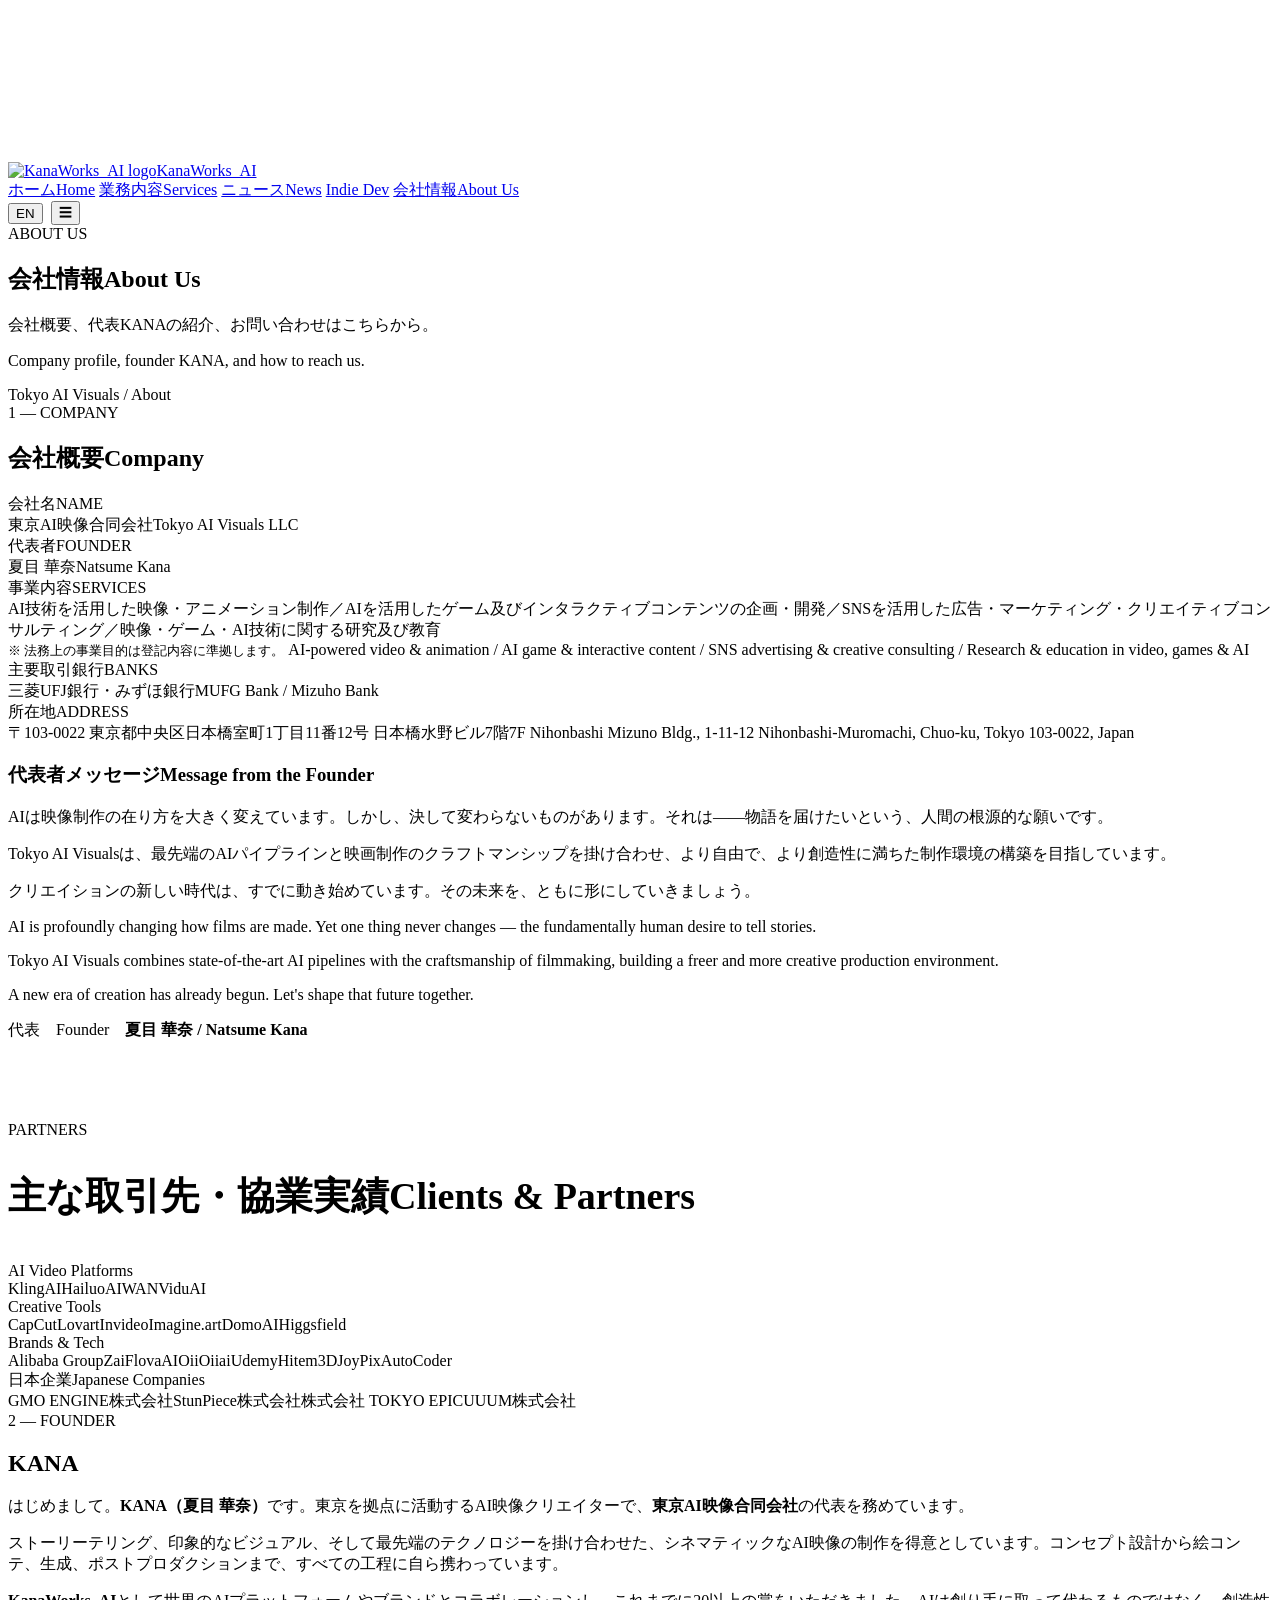
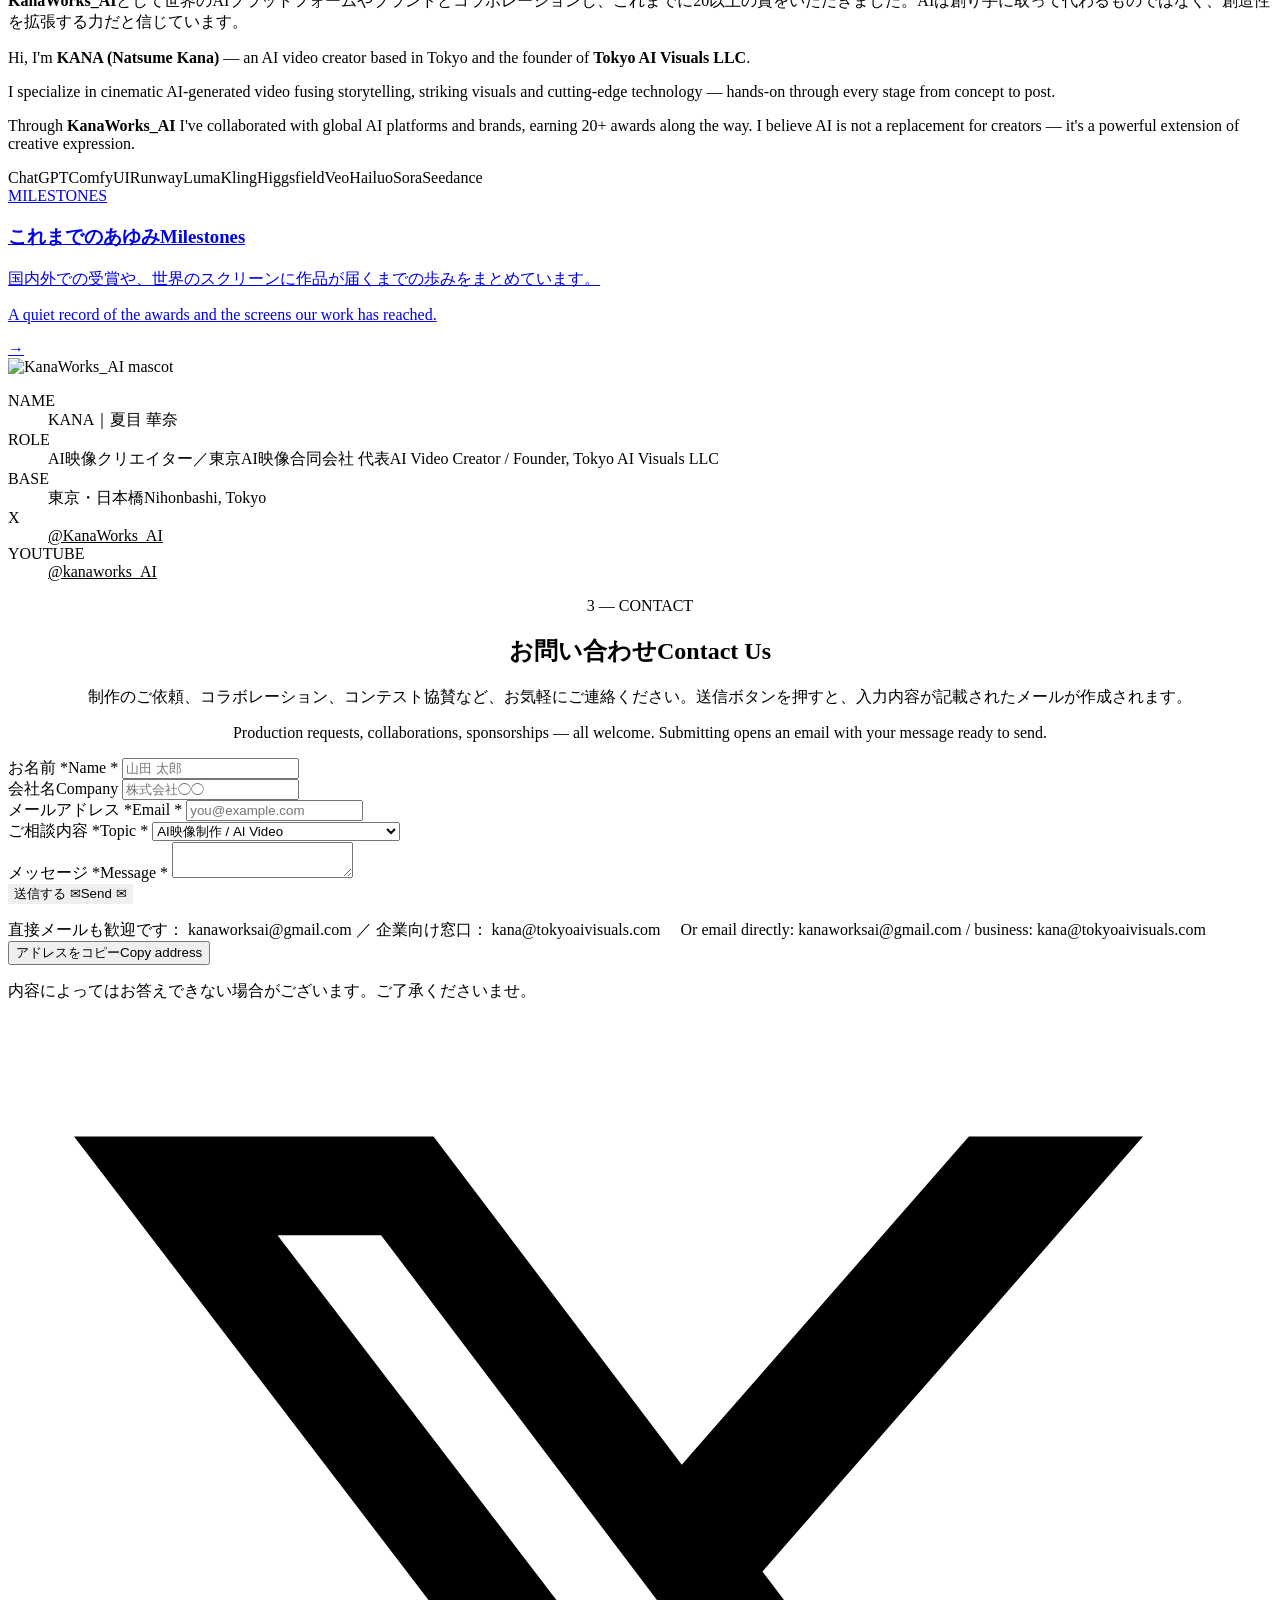
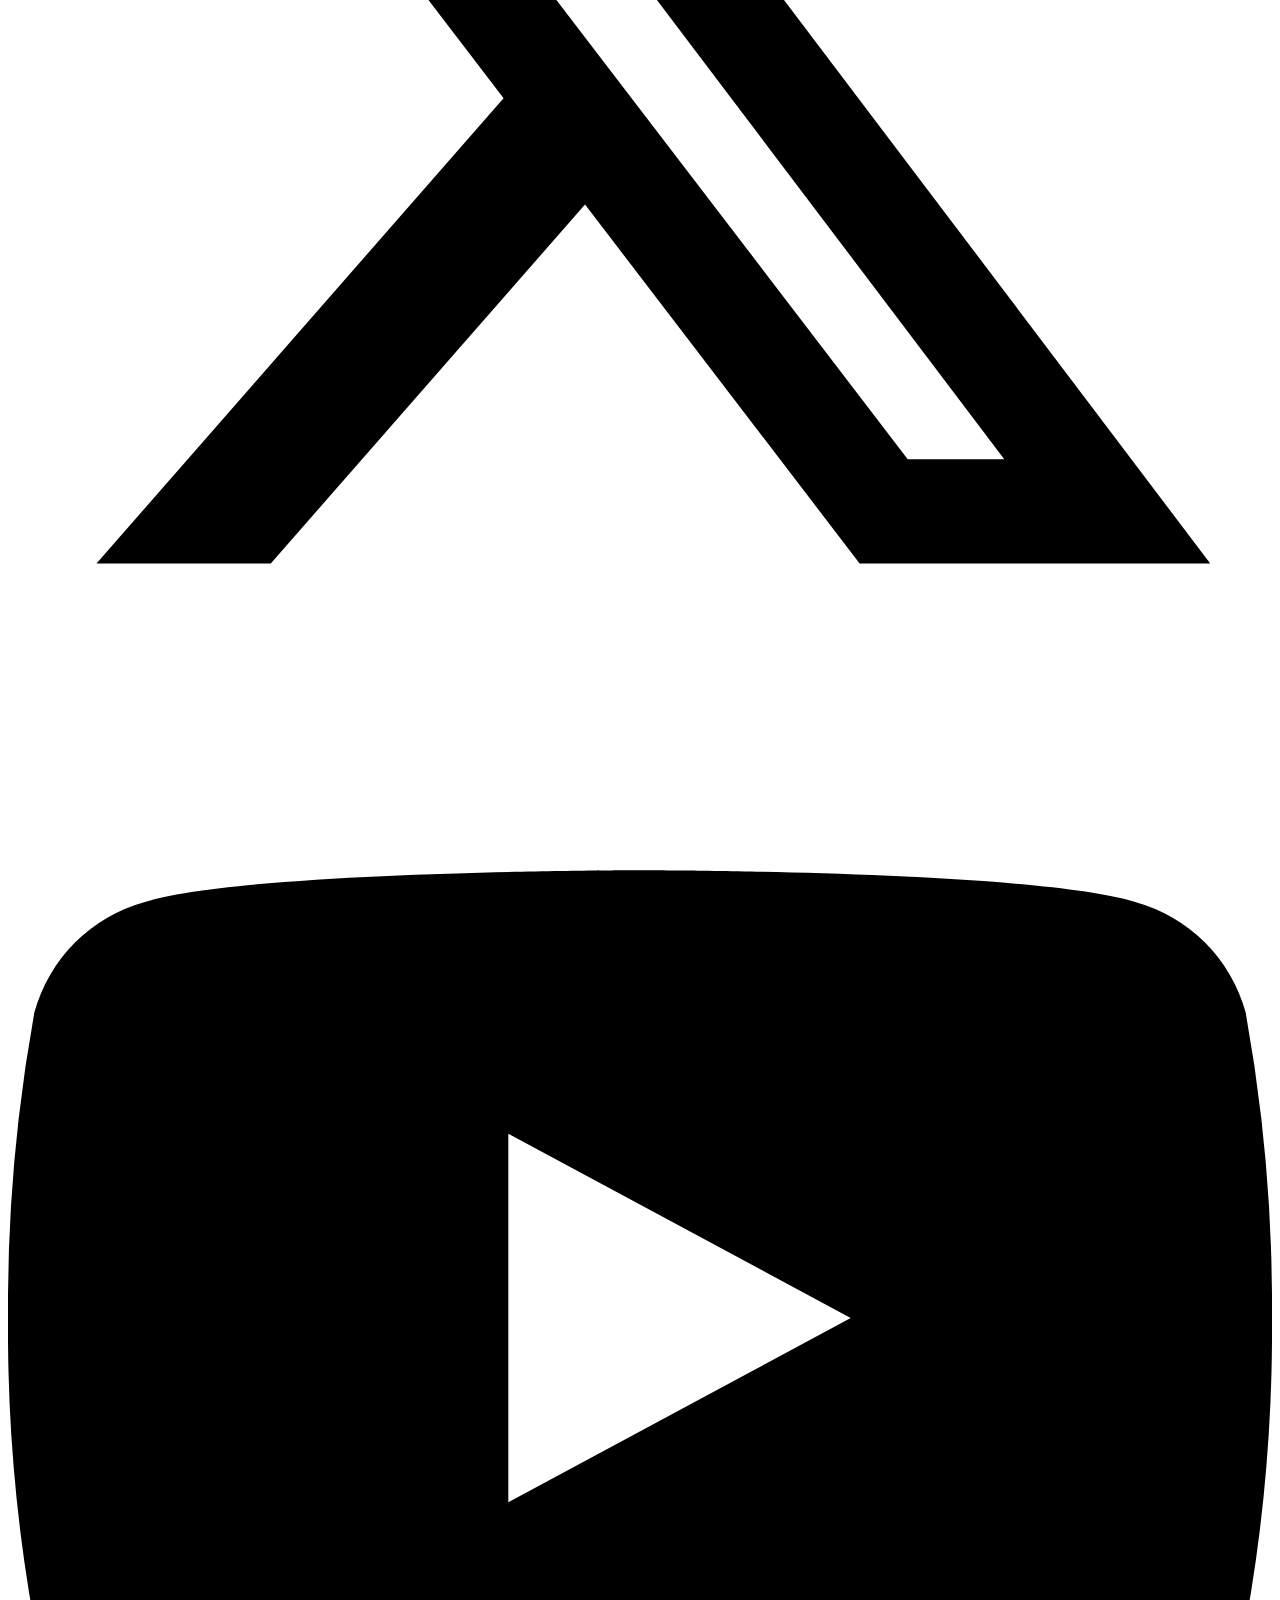
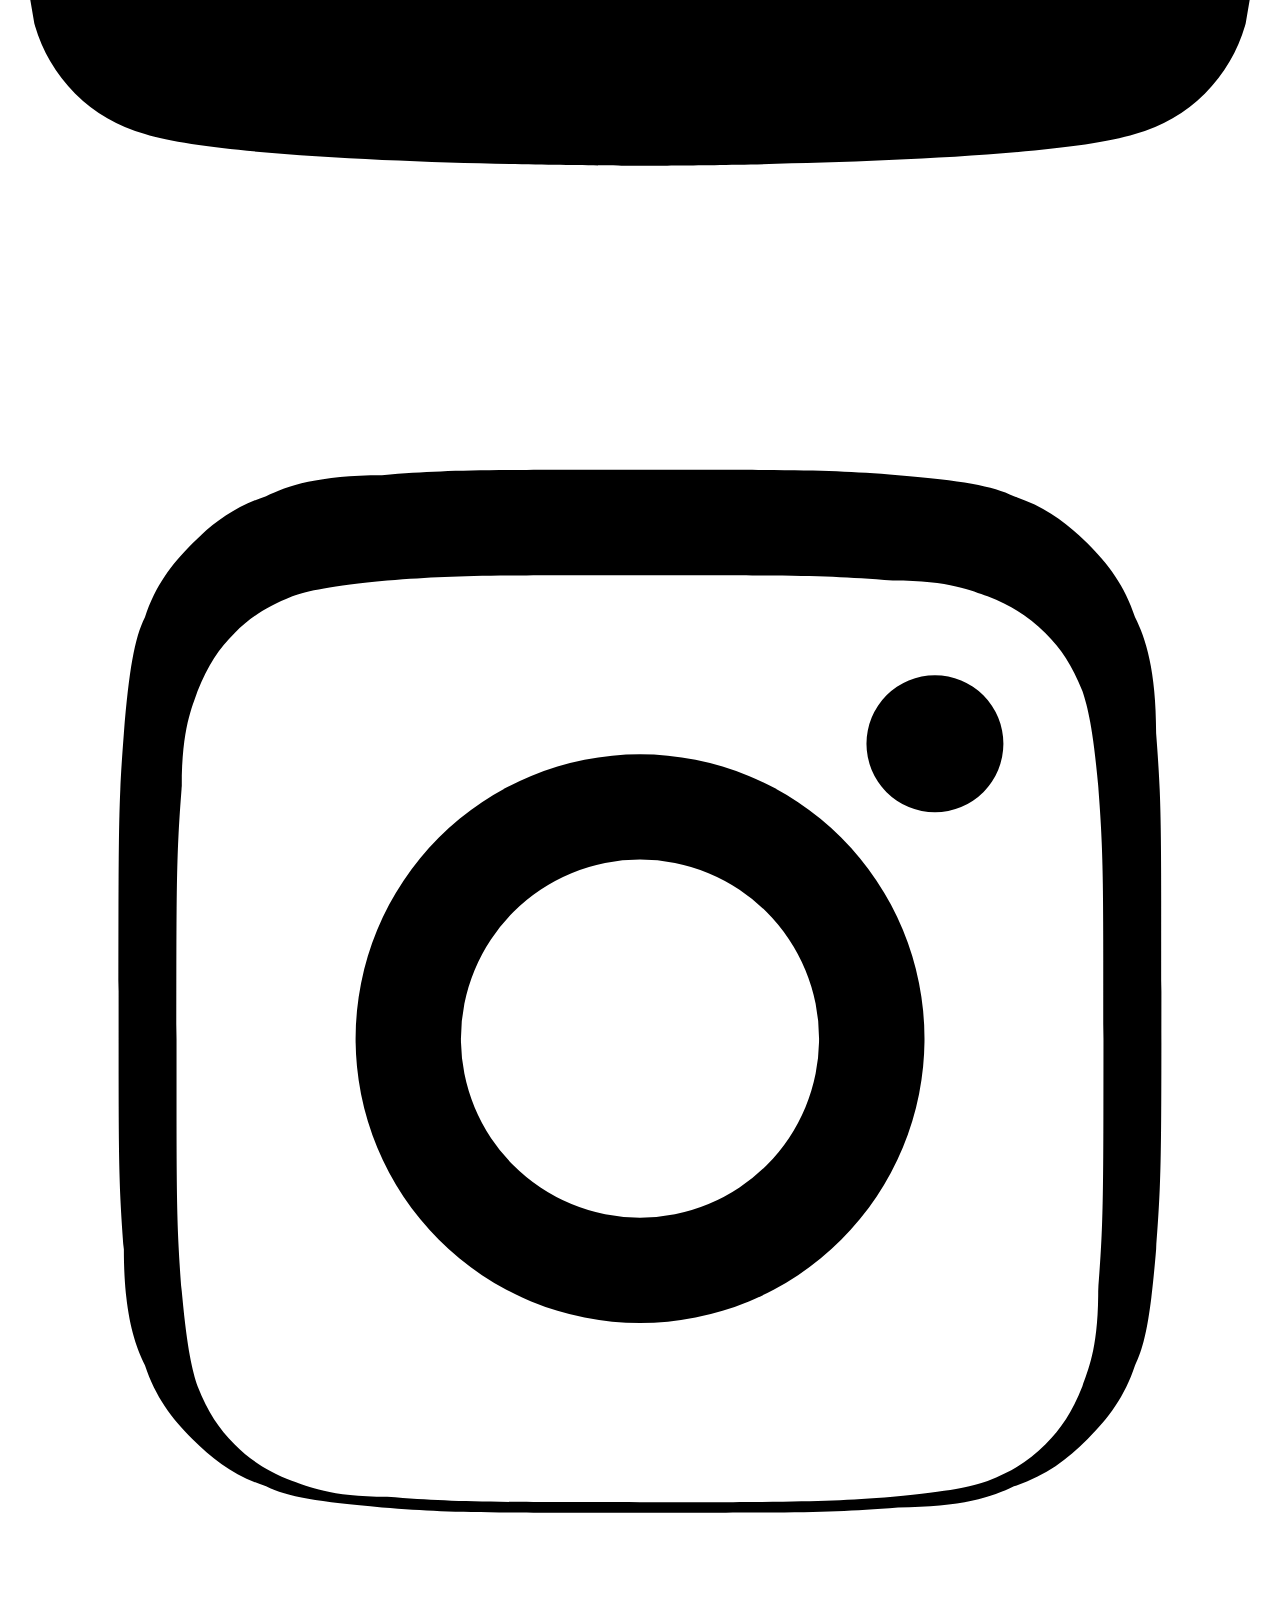
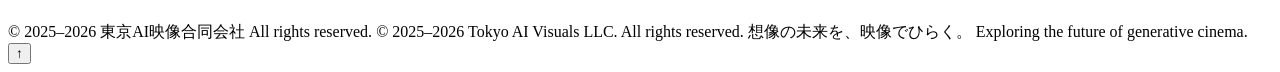
==== about.html @ 5ae881db "Add site pages" ====
<!DOCTYPE html>
<html lang="ja" data-lang="jp">
<head>
<meta charset="UTF-8">
<meta name="viewport" content="width=device-width, initial-scale=1">
<title>会社情報 | 東京AI映像合同会社 — Tokyo AI Visuals LLC</title>
<meta name="description" content="東京AI映像合同会社（Tokyo AI Visuals LLC）の会社概要、代表KANAの紹介、お問い合わせ。">
<meta property="og:image" content="https://www.tokyoaivisuals.com/assets/page-hero-bg.png">
<link rel="icon" href="assets/logo500.png">
<link rel="preconnect" href="https://fonts.googleapis.com">
<link rel="preconnect" href="https://fonts.gstatic.com" crossorigin>
<link href="https://fonts.googleapis.com/css2?family=Permanent+Marker&family=Anton&family=Zen+Kaku+Gothic+New:wght@300;400;500;700&family=Inter:wght@300;400;500;600;700&display=swap" rel="stylesheet">
<link rel="stylesheet" href="assets/style.css">
</head>
<body>

<div id="progress"></div>
<canvas id="fx"></canvas>
<div id="cursor"></div><div id="ring"></div>

<header>
  <div class="wrap nav">
    <a class="brand" href="index.html"><img src="assets/logo500.png" alt="KanaWorks_AI logo">KanaWorks_AI</a>
    <nav class="pill" id="navPill">
      <a href="index.html"><span class="jp">ホーム</span><span class="en">Home</span></a>
      <a href="services.html"><span class="jp">業務内容</span><span class="en">Services</span></a>
      <a href="news.html"><span class="jp">ニュース</span><span class="en">News</span></a>
      <a href="indie.html">Indie Dev</a>
      <a href="about.html" class="active"><span class="jp">会社情報</span><span class="en">About Us</span></a>
    </nav>
    <div style="display:flex;gap:8px;align-items:center">
      <button class="lang-btn" id="langBtn" onclick="toggleLang()">EN</button>
      <button class="menu-btn" onclick="document.getElementById('navPill').classList.toggle('open')">☰</button>
    </div>
  </div>
</header>

<section class="page-hero">
  <div class="wrap">
    <div class="num">ABOUT US</div>
    <h1><span class="jp">会社情報</span><span class="en">About Us</span></h1>
    <p class="lead jp">会社概要、代表KANAの紹介、お問い合わせはこちらから。</p>
    <p class="lead en">Company profile, founder KANA, and how to reach us.</p>
  </div>
  <div class="crumb">Tokyo AI Visuals / About</div>
</section>

<!-- 1. COMPANY -->
<section class="section" id="company">
  <div class="wrap">
    <div class="sec-head reveal">
      <div class="num">1 — COMPANY</div>
      <h2><span class="jp">会社概要</span><span class="en">Company</span></h2>
    </div>
    <div class="company-grid">
      <div class="company-table reveal">
        <div class="row"><div class="k"><span class="jp">会社名</span><span class="en">NAME</span></div><div class="v"><span class="jp">東京AI映像合同会社</span><span class="en">Tokyo AI Visuals LLC</span></div></div>
        <div class="row"><div class="k"><span class="jp">代表者</span><span class="en">FOUNDER</span></div><div class="v"><span class="jp">夏目 華奈</span><span class="en">Natsume Kana</span></div></div>
        <div class="row"><div class="k"><span class="jp">事業内容</span><span class="en">SERVICES</span></div><div class="v">
          <span class="jp">AI技術を活用した映像・アニメーション制作／AIを活用したゲーム及びインタラクティブコンテンツの企画・開発／SNSを活用した広告・マーケティング・クリエイティブコンサルティング／映像・ゲーム・AI技術に関する研究及び教育<br><small style="color:var(--ink-soft)">※ 法務上の事業目的は登記内容に準拠します。</small></span>
          <span class="en">AI-powered video &amp; animation / AI game &amp; interactive content / SNS advertising &amp; creative consulting / Research &amp; education in video, games &amp; AI</span>
        </div></div>
        <div class="row"><div class="k"><span class="jp">主要取引銀行</span><span class="en">BANKS</span></div><div class="v"><span class="jp">三菱UFJ銀行・みずほ銀行</span><span class="en">MUFG Bank / Mizuho Bank</span></div></div>
        <div class="row"><div class="k"><span class="jp">所在地</span><span class="en">ADDRESS</span></div><div class="v"><span class="jp">〒103-0022 東京都中央区日本橋室町1丁目11番12号 日本橋水野ビル7階</span><span class="en">7F Nihonbashi Mizuno Bldg., 1-11-12 Nihonbashi-Muromachi, Chuo-ku, Tokyo 103-0022, Japan</span></div></div>
      </div>
      <div class="company-msg reveal d1">
        <h3><span class="jp">代表者メッセージ</span><span class="en">Message from the Founder</span></h3>
        <p class="jp">AIは映像制作の在り方を大きく変えています。しかし、決して変わらないものがあります。それは——物語を届けたいという、人間の根源的な願いです。</p>
        <p class="jp">Tokyo AI Visualsは、最先端のAIパイプラインと映画制作のクラフトマンシップを掛け合わせ、より自由で、より創造性に満ちた制作環境の構築を目指しています。</p>
        <p class="jp">クリエイションの新しい時代は、すでに動き始めています。その未来を、ともに形にしていきましょう。</p>
        <p class="en">AI is profoundly changing how films are made. Yet one thing never changes — the fundamentally human desire to tell stories.</p>
        <p class="en">Tokyo AI Visuals combines state-of-the-art AI pipelines with the craftsmanship of filmmaking, building a freer and more creative production environment.</p>
        <p class="en">A new era of creation has already begun. Let's shape that future together.</p>
        <p class="sign"><span class="jp">代表　</span><span class="en">Founder　</span><b>夏目 華奈<span class="en"> / Natsume Kana</span></b></p>
      </div>
    </div>
  </div>
  <div class="wrap" style="margin-top:80px">
    <div class="sec-head reveal" style="margin-bottom:40px">
      <div class="num">PARTNERS</div>
      <h2 style="font-size:clamp(24px,3.4vw,38px)"><span class="jp">主な取引先・協業実績</span><span class="en">Clients &amp; Partners</span></h2>
    </div>
    <div class="partner-wall reveal">
      <div class="partner-group">
        <div class="tag">AI Video Platforms</div>
        <div class="partner-names"><span>KlingAI</span><span>HailuoAI</span><span>WAN</span><span>ViduAI</span></div>
      </div>
      <div class="partner-group">
        <div class="tag">Creative Tools</div>
        <div class="partner-names"><span>CapCut</span><span>Lovart</span><span>Invideo</span><span>Imagine.art</span><span>DomoAI</span><span>Higgsfield</span></div>
      </div>
      <div class="partner-group">
        <div class="tag">Brands &amp; Tech</div>
        <div class="partner-names"><span>Alibaba Group</span><span>Zai</span><span>FlovaAI</span><span>OiiOiiai</span><span>Udemy</span><span>Hitem3D</span><span>JoyPix</span><span>AutoCoder</span></div>
      </div>
      <div class="partner-group">
        <div class="tag"><span class="jp">日本企業</span><span class="en">Japanese Companies</span></div>
        <div class="partner-names"><span>GMO ENGINE株式会社</span><span>StunPiece株式会社</span><span>株式会社 TOKYO EPIC</span><span>UUUM株式会社</span></div>
      </div>
    </div>
  </div>
</section>

<!-- 2. KANA -->
<section class="section alt" id="kana">
  <div class="wrap">
    <div class="sec-head reveal">
      <div class="num">2 — FOUNDER</div>
      <h2>KANA</h2>
    </div>
    <div class="about-grid">
      <div class="reveal">
        <p class="jp">はじめまして。<b>KANA（夏目 華奈）</b>です。東京を拠点に活動するAI映像クリエイターで、<b>東京AI映像合同会社</b>の代表を務めています。</p>
        <p class="jp">ストーリーテリング、印象的なビジュアル、そして最先端のテクノロジーを掛け合わせた、<span class="hl">シネマティックなAI映像</span>の制作を得意としています。コンセプト設計から絵コンテ、生成、ポストプロダクションまで、すべての工程に自ら携わっています。</p>
        <p class="jp"><b>KanaWorks_AI</b>として世界のAIプラットフォームやブランドとコラボレーションし、これまでに<span class="hl">20以上の賞</span>をいただきました。AIは創り手に取って代わるものではなく、<span class="hl">創造性を拡張する力</span>だと信じています。</p>
        <p class="en">Hi, I'm <b>KANA (Natsume Kana)</b> — an AI video creator based in Tokyo and the founder of <b>Tokyo AI Visuals LLC</b>.</p>
        <p class="en">I specialize in <span class="hl">cinematic AI-generated video</span> fusing storytelling, striking visuals and cutting-edge technology — hands-on through every stage from concept to post.</p>
        <p class="en">Through <b>KanaWorks_AI</b> I've collaborated with global AI platforms and brands, earning <span class="hl">20+ awards</span> along the way. I believe AI is not a replacement for creators — it's <span class="hl">a powerful extension of creative expression</span>.</p>
        <div class="tools">
          <span class="chip">ChatGPT</span><span class="chip">ComfyUI</span><span class="chip">Runway</span><span class="chip">Luma</span><span class="chip">Kling</span><span class="chip">Higgsfield</span><span class="chip">Veo</span><span class="chip">Hailuo</span><span class="chip">Sora</span><span class="chip">Seedance</span>
        </div>
        <a class="x-card tilt" href="honors.html" style="margin-top:30px">
          <div class="x-num">MILESTONES</div>
          <h3><span class="jp">これまでのあゆみ</span><span class="en">Milestones</span></h3>
          <p class="jp">国内外での受賞や、世界のスクリーンに作品が届くまでの歩みをまとめています。</p>
          <p class="en">A quiet record of the awards and the screens our work has reached.</p>
          <span class="arrow">→</span>
        </a>
      </div>
      <aside class="profile-card reveal d1 tilt">
        <div class="ph"><img src="assets/logo500.png" alt="KanaWorks_AI mascot"></div>
        <dl>
          <dt>NAME</dt><dd>KANA｜夏目 華奈</dd>
          <dt>ROLE</dt><dd><span class="jp">AI映像クリエイター／東京AI映像合同会社 代表</span><span class="en">AI Video Creator / Founder, Tokyo AI Visuals LLC</span></dd>
          <dt>BASE</dt><dd><span class="jp">東京・日本橋</span><span class="en">Nihonbashi, Tokyo</span></dd>
          <dt>X</dt><dd><a href="https://x.com/KanaWorks_AI" target="_blank" rel="noopener" style="color:var(--yellow)">@KanaWorks_AI</a></dd>
          <dt>YOUTUBE</dt><dd><a href="https://www.youtube.com/@kanaworks_AI" target="_blank" rel="noopener" style="color:var(--yellow)">@kanaworks_AI</a></dd>
        </dl>
      </aside>
    </div>
  </div>
</section>

<!-- 3. CONTACT -->
<section class="section" id="contact">
  <div class="wrap">
    <div class="sec-head reveal" style="text-align:center">
      <div class="num">3 — CONTACT</div>
      <h2><span class="jp">お問い合わせ</span><span class="en">Contact Us</span></h2>
      <p class="lead jp" style="margin-left:auto;margin-right:auto">制作のご依頼、コラボレーション、コンテスト協賛など、お気軽にご連絡ください。送信ボタンを押すと、入力内容が記載されたメールが作成されます。</p>
      <p class="lead en" style="margin-left:auto;margin-right:auto">Production requests, collaborations, sponsorships — all welcome. Submitting opens an email with your message ready to send.</p>
    </div>
    <div class="form-wrap reveal">
      <form onsubmit="return sendForm(event)">
        <div class="form-grid">
          <div class="field">
            <label><span class="jp">お名前 *</span><span class="en">Name *</span></label>
            <input name="name" required placeholder="山田 太郎">
          </div>
          <div class="field">
            <label><span class="jp">会社名</span><span class="en">Company</span></label>
            <input name="company" placeholder="株式会社◯◯">
          </div>
          <div class="field">
            <label><span class="jp">メールアドレス *</span><span class="en">Email *</span></label>
            <input name="email" type="email" required placeholder="you@example.com">
          </div>
          <div class="field">
            <label><span class="jp">ご相談内容 *</span><span class="en">Topic *</span></label>
            <select name="type" required>
              <option>AI映像制作 / AI Video</option>
              <option>AI広告 / AI Ads</option>
              <option>AIゲーム宣伝 / Game Promotion</option>
              <option>ツール検証・PR / Tool Testing &amp; PR</option>
              <option>コンテスト協賛 / Contest Sponsorship</option>
              <option>その他 / Other</option>
            </select>
          </div>
          <div class="field full">
            <label><span class="jp">メッセージ *</span><span class="en">Message *</span></label>
            <textarea name="message" required placeholder=""></textarea>
          </div>
        </div>
        <div class="form-actions">
          <button class="mail-btn magnet" type="submit" style="border:0;cursor:pointer"><span class="jp">送信する ✉</span><span class="en">Send ✉</span></button>
          <p class="form-note">
            <span class="jp">直接メールも歓迎です： kanaworksai@gmail.com ／ 企業向け窓口： kana@tokyoaivisuals.com　</span>
            <span class="en">Or email directly: kanaworksai@gmail.com / business: kana@tokyoaivisuals.com　</span>
            <button type="button" class="copy-mail" data-ok="✓ Copied" onclick="copyMail(this)"><span class="jp">アドレスをコピー</span><span class="en">Copy address</span></button>
          </p>
          <p class="form-note jp">内容によってはお答えできない場合がございます。ご了承くださいませ。</p>
        </div>
      </form>
      <div class="socials">
        <a class="magnet" href="https://x.com/KanaWorks_AI" target="_blank" rel="noopener" aria-label="X"><svg viewBox="0 0 24 24"><path d="M18.244 2.25h3.308l-7.227 8.26 8.502 11.24H16.17l-5.214-6.817L4.99 21.75H1.68l7.73-8.835L1.254 2.25H8.08l4.713 6.231zm-1.161 17.52h1.833L7.084 4.126H5.117z"/></svg></a>
        <a class="magnet" href="https://www.youtube.com/@kanaworks_AI" target="_blank" rel="noopener" aria-label="YouTube"><svg viewBox="0 0 24 24"><path d="M23.5 6.2a3 3 0 0 0-2.1-2.1C19.5 3.5 12 3.5 12 3.5s-7.5 0-9.4.6A3 3 0 0 0 .5 6.2 31.3 31.3 0 0 0 0 12a31.3 31.3 0 0 0 .5 5.8 3 3 0 0 0 2.1 2.1c1.9.6 9.4.6 9.4.6s7.5 0 9.4-.6a3 3 0 0 0 2.1-2.1A31.3 31.3 0 0 0 24 12a31.3 31.3 0 0 0-.5-5.8zM9.5 15.5v-7l6.5 3.5z"/></svg></a>
        <a class="magnet" href="https://www.instagram.com/kanaworksai/" target="_blank" rel="noopener" aria-label="Instagram"><svg viewBox="0 0 24 24"><path d="M12 2.2c3.2 0 3.6 0 4.9.1 1.2.1 1.8.2 2.2.4.6.2 1 .5 1.4.9.4.4.7.8.9 1.4.2.4.4 1 .4 2.2.1 1.3.1 1.7.1 4.9s0 3.6-.1 4.9c-.1 1.2-.2 1.8-.4 2.2-.2.6-.5 1-.9 1.4-.4.4-.8.7-1.4.9-.4.2-1 .4-2.2.4-1.3.1-1.7.1-4.9.1s-3.6 0-4.9-.1c-1.2-.1-1.8-.2-2.2-.4-.6-.2-1-.5-1.4-.9-.4-.4-.7-.8-.9-1.4-.2-.4-.4-1-.4-2.2-.1-1.3-.1-1.7-.1-4.9s0-3.6.1-4.9c.1-1.2.2-1.8.4-2.2.2-.6.5-1 .9-1.4.4-.4.8-.7 1.4-.9.4-.2 1-.4 2.2-.4 1.3-.1 1.7-.1 4.9-.1zm0 2c-3.1 0-3.5 0-4.8.1-1.1.1-1.5.2-1.8.3-.5.2-.8.4-1.1.7-.3.3-.5.6-.7 1.1-.1.3-.3.7-.3 1.8-.1 1.3-.1 1.7-.1 4.8s0 3.5.1 4.8c.1 1.1.2 1.5.3 1.8.2.5.4.8.7 1.1.3.3.6.5 1.1.7.3.1.7.3 1.8.3 1.3.1 1.7.1 4.8.1s3.5 0 4.8-.1c1.1-.1 1.5-.2 1.8-.3.5-.2.8-.4 1.1-.7.3-.3.5-.6.7-1.1.1-.3.3-.7.3-1.8.1-1.3.1-1.7.1-4.8s0-3.5-.1-4.8c-.1-1.1-.2-1.5-.3-1.8-.2-.5-.4-.8-.7-1.1-.3-.3-.6-.5-1.1-.7-.3-.1-.7-.3-1.8-.3-1.3-.1-1.7-.1-4.8-.1zm0 3.4a5.4 5.4 0 1 1 0 10.8 5.4 5.4 0 0 1 0-10.8zm0 2a3.4 3.4 0 1 0 0 6.8 3.4 3.4 0 0 0 0-6.8zm5.6-3.5a1.3 1.3 0 1 1 0 2.6 1.3 1.3 0 0 1 0-2.6z"/></svg></a>
      </div>
    </div>
  </div>
</section>

<footer>
  <div class="wrap">
    <span class="jp">© 2025–2026 東京AI映像合同会社 All rights reserved.</span>
    <span class="en">© 2025–2026 Tokyo AI Visuals LLC. All rights reserved.</span>
    <span class="jp">想像の未来を、映像でひらく。</span>
    <span class="en">Exploring the future of generative cinema.</span>
  </div>
</footer>

<button id="toTop" aria-label="Back to top">↑</button>
<script src="assets/main.js"></script>
</body>
</html>
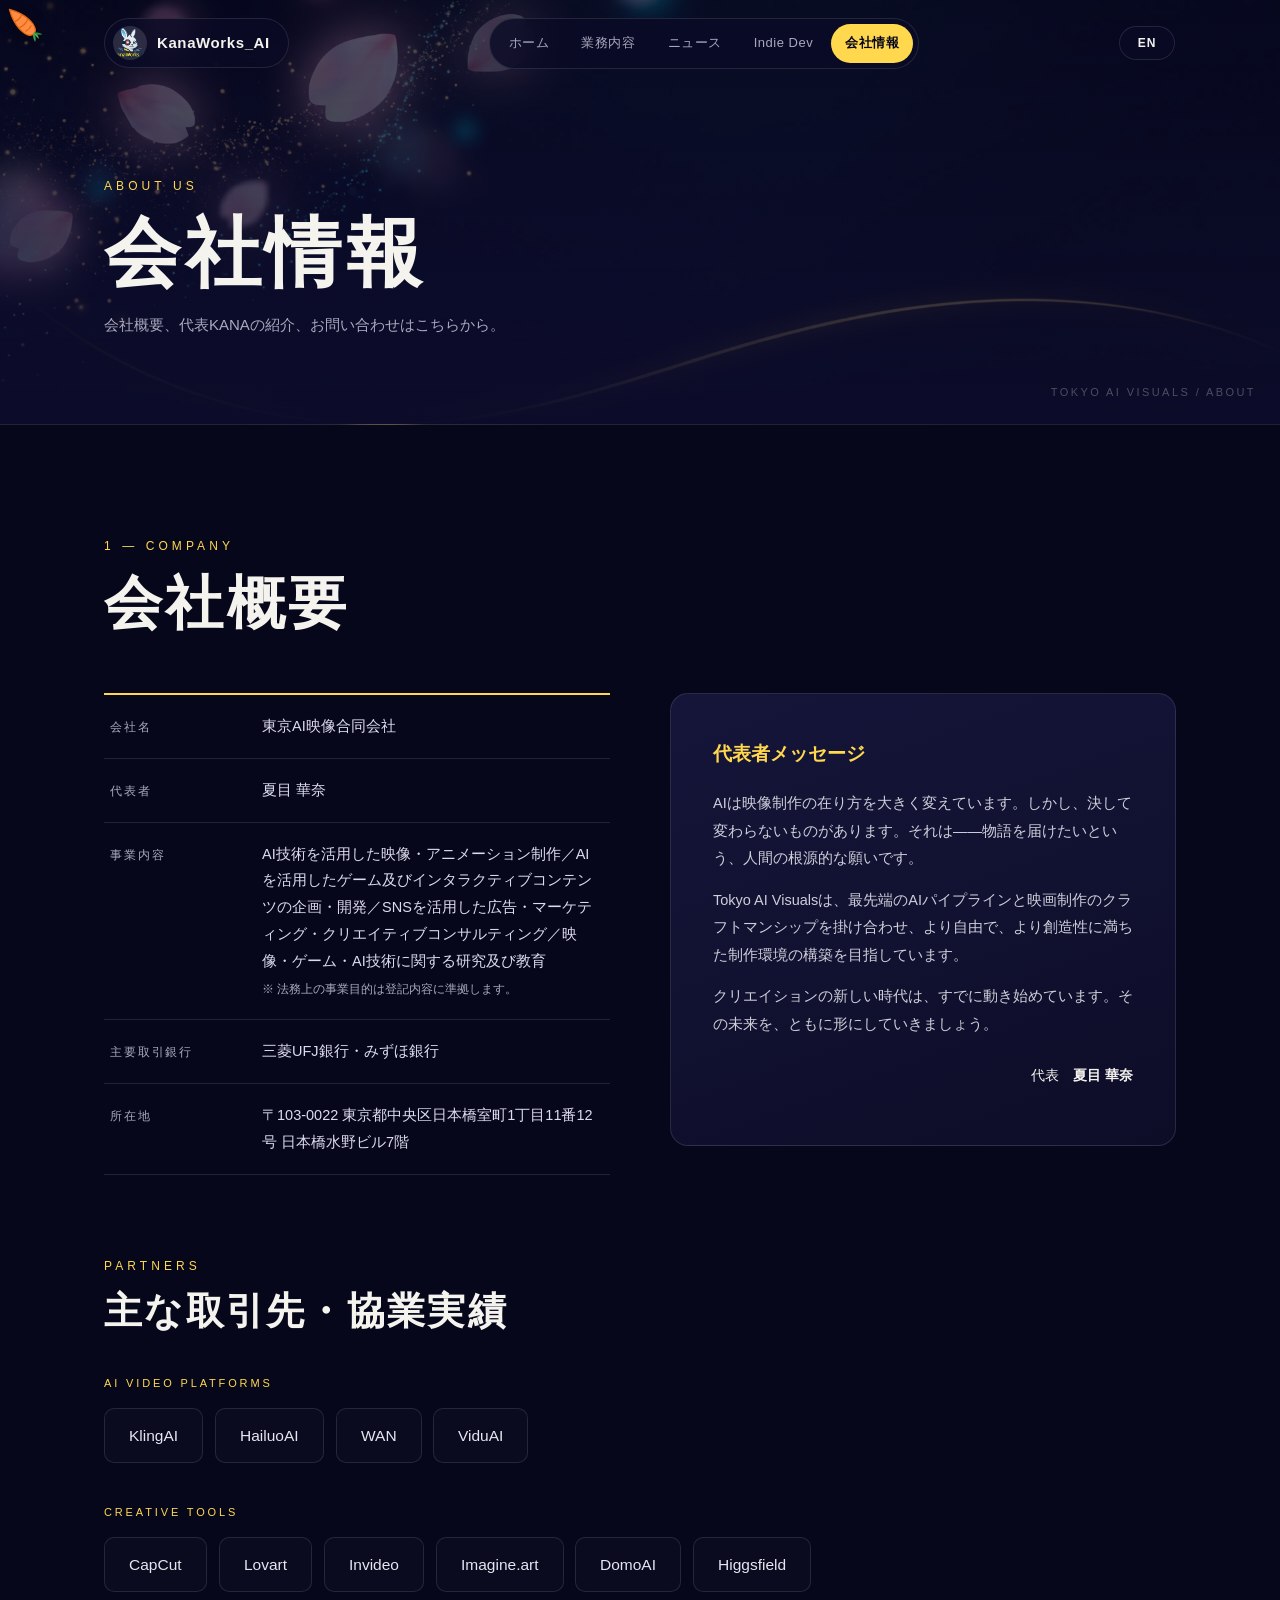
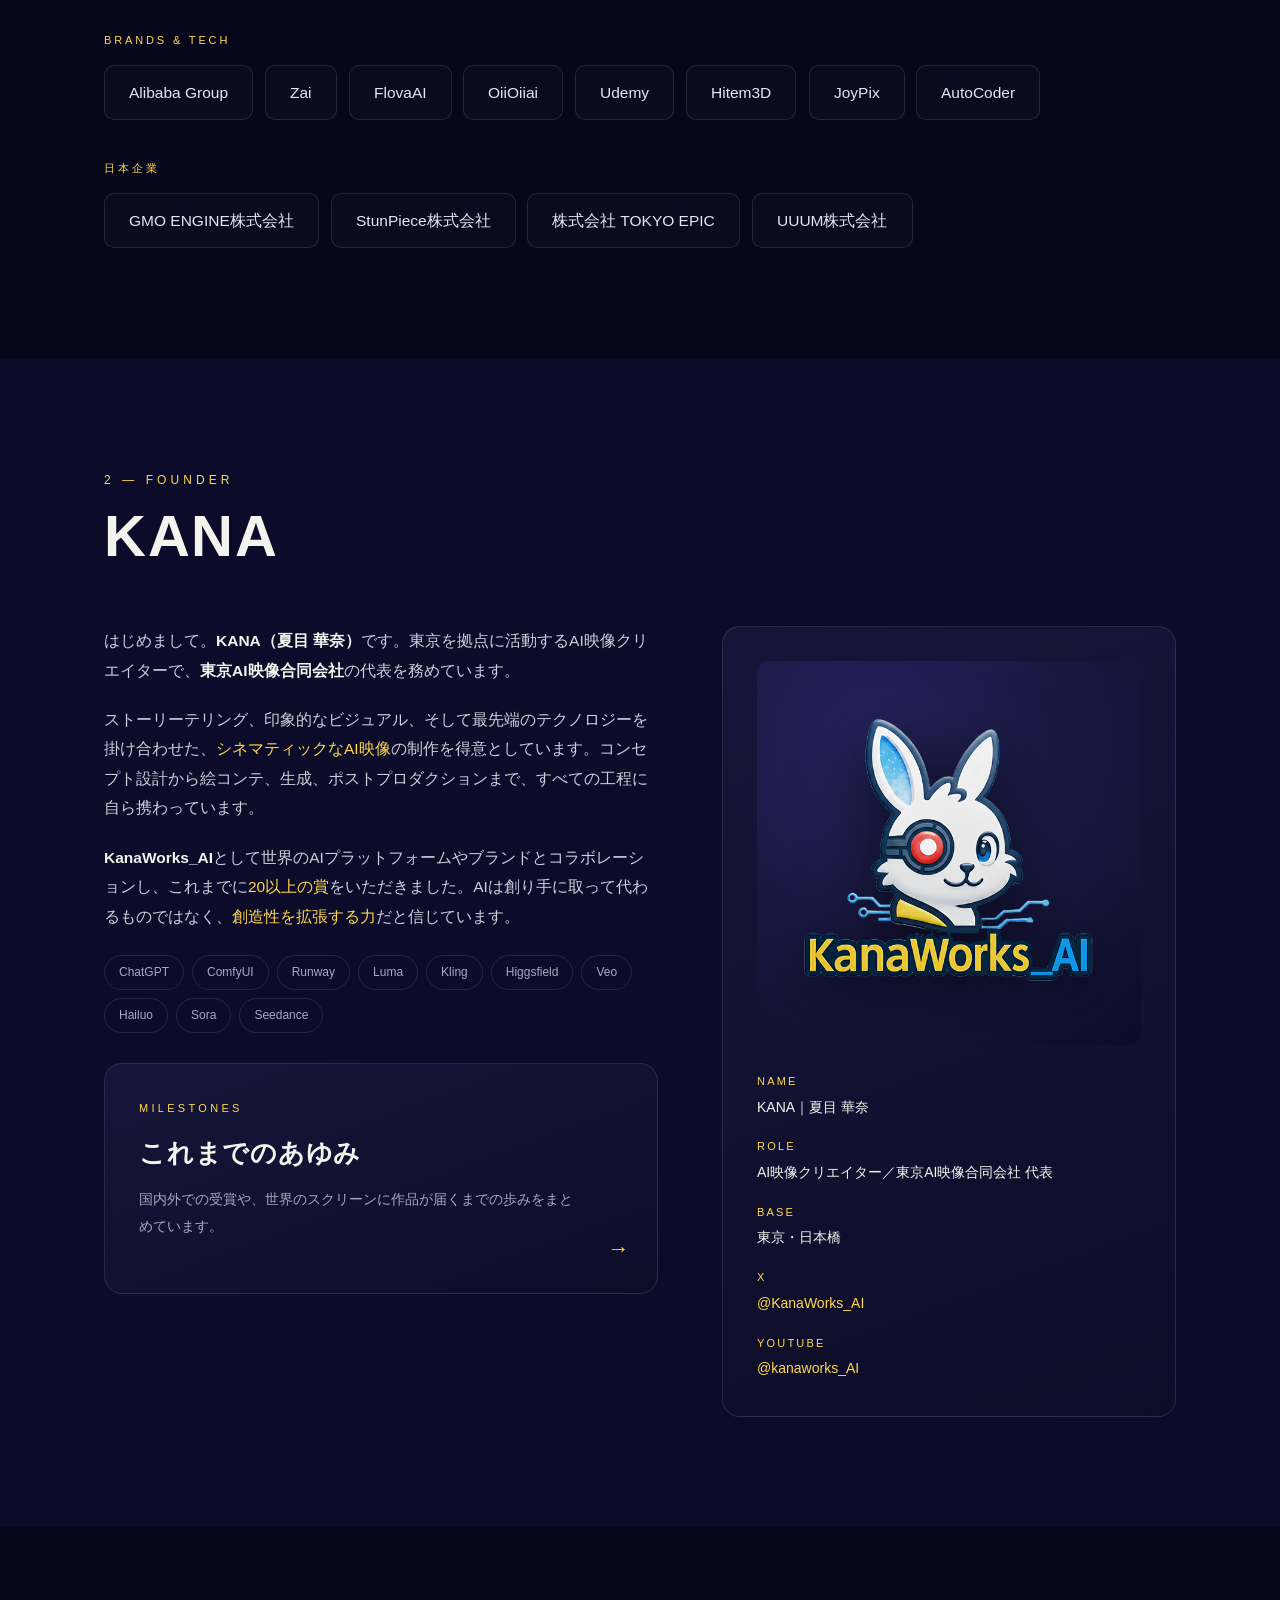
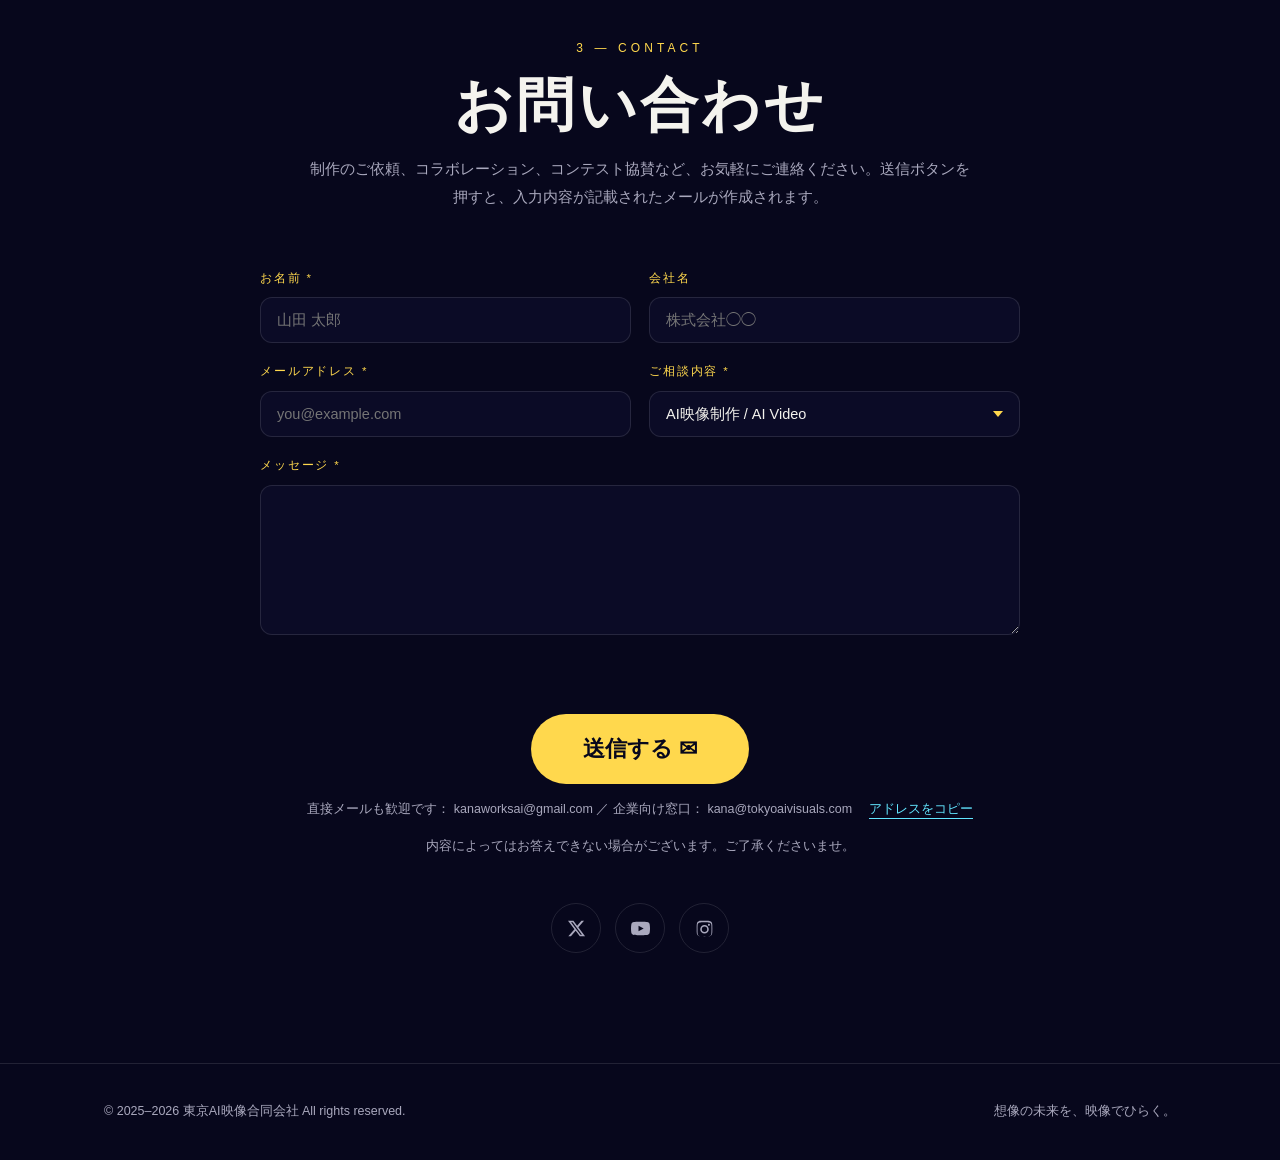
==== commit e8b19937: "Update og:image to optimized jpg" ====
--- a/about.html
+++ b/about.html
@@ -5,7 +5,7 @@
 <meta name="viewport" content="width=device-width, initial-scale=1">
 <title>会社情報 | 東京AI映像合同会社 — Tokyo AI Visuals LLC</title>
 <meta name="description" content="東京AI映像合同会社（Tokyo AI Visuals LLC）の会社概要、代表KANAの紹介、お問い合わせ。">
-<meta property="og:image" content="https://www.tokyoaivisuals.com/assets/page-hero-bg.png">
+<meta property="og:image" content="https://www.tokyoaivisuals.com/assets/page-hero-bg.jpg">
 <link rel="icon" href="assets/logo500.png">
 <link rel="preconnect" href="https://fonts.googleapis.com">
 <link rel="preconnect" href="https://fonts.gstatic.com" crossorigin>
--- a/assets/style.css
+++ b/assets/style.css
@@ -0,0 +1,406 @@
+:root{
+  --bg:#07071c;
+  --bg2:#0c0c2a;
+  --panel:#11112f;
+  --ink:#f4f3ee;
+  --ink-soft:#a9a8bd;
+  --line:#ffffff1c;
+  --yellow:#ffd84d;
+  --pink:#ff7ab8;
+  --cyan:#62e6ff;
+  --max:1120px;
+  --sans:'Inter','Zen Kaku Gothic New',sans-serif;
+  --jpf:'Zen Kaku Gothic New','Inter',sans-serif;
+  --brush:'Permanent Marker',cursive;
+  --display:'Anton',sans-serif;
+}
+*{margin:0;padding:0;box-sizing:border-box}
+html{scroll-behavior:smooth}
+body{background:var(--bg);color:var(--ink);font-family:var(--jpf);line-height:1.9;font-size:16px;-webkit-font-smoothing:antialiased;overflow-x:hidden}
+img{max-width:100%;display:block}
+a{color:inherit;text-decoration:none}
+::selection{background:var(--yellow);color:#07071c}
+[data-lang="jp"] .en{display:none!important}
+[data-lang="en"] .jp{display:none!important}
+.wrap{max-width:var(--max);margin:0 auto;padding:0 24px}
+
+/* ---------- fluid canvas + cursor ---------- */
+#fx{position:fixed;inset:0;width:100%;height:100%;z-index:60;pointer-events:none;mix-blend-mode:screen}
+#cursor{position:fixed;z-index:70;width:46px;height:46px;pointer-events:none;transform-origin:9px 9px;will-change:transform}
+#cursor svg{width:100%;height:100%;display:block;filter:drop-shadow(0 3px 7px #00000077)}
+#ring{display:none}
+body.cursor-on, body.cursor-on a, body.cursor-on button{cursor:none}
+@media(hover:none){#cursor,#ring{display:none}}
+
+/* ---------- nav ---------- */
+header{position:fixed;top:18px;left:0;right:0;z-index:50;pointer-events:none}
+.nav{display:flex;align-items:center;justify-content:space-between;pointer-events:auto}
+.brand{display:flex;align-items:center;gap:10px;font-family:var(--sans);font-weight:700;font-size:15px;letter-spacing:.04em;background:#0b0b26cc;backdrop-filter:blur(12px);border:1px solid var(--line);border-radius:999px;padding:7px 18px 7px 8px}
+.brand img{width:34px;height:34px;border-radius:50%;background:#fff2}
+.pill{display:flex;gap:4px;align-items:center;background:#0b0b26cc;backdrop-filter:blur(12px);border:1px solid var(--line);border-radius:999px;padding:5px}
+.pill a{font-family:var(--sans);font-size:13px;letter-spacing:.04em;color:var(--ink-soft);padding:7px 14px;border-radius:999px;transition:all .25s;white-space:nowrap}
+.pill a:hover,.pill a.active{background:var(--yellow);color:#07071c;font-weight:600}
+.lang-btn{border:1px solid var(--line);background:#0b0b26cc;backdrop-filter:blur(12px);border-radius:999px;padding:9px 18px;font-size:12px;cursor:pointer;font-family:var(--sans);font-weight:600;letter-spacing:.08em;color:var(--ink);transition:all .25s}
+.lang-btn:hover{background:var(--yellow);color:#07071c;border-color:var(--yellow)}
+.menu-btn{display:none;background:#0b0b26cc;border:1px solid var(--line);border-radius:999px;width:42px;height:42px;font-size:18px;cursor:pointer;color:var(--ink)}
+@media(max-width:1020px){
+  .pill{position:fixed;top:74px;right:24px;flex-direction:column;align-items:stretch;display:none;padding:10px}
+  .pill.open{display:flex}
+  .pill a{text-align:center}
+  .menu-btn{display:block}
+}
+
+/* ---------- hero (home) ---------- */
+.hero{position:relative;height:100svh;min-height:620px;overflow:hidden;display:flex;align-items:flex-end}
+.hero video{position:absolute;inset:0;width:100%;height:100%;object-fit:cover;object-position:24% 50%}
+.hero .shade{position:absolute;inset:0;background:linear-gradient(180deg,#07071c66 0%,#07071c10 35%,#07071cd9 88%,var(--bg) 100%)}
+.hero-inner{position:relative;z-index:2;width:100%;padding-bottom:9vh;text-align:center}
+.hero .kicker{font-family:var(--sans);font-size:13px;letter-spacing:.4em;color:var(--yellow);text-transform:uppercase;margin-bottom:14px;display:flex;align-items:center;justify-content:center;gap:14px}
+.hero .kicker::before,.hero .kicker::after{content:"";width:46px;height:2px;background:var(--yellow);display:inline-block}
+.hero h1{font-family:var(--brush);font-weight:400;font-size:clamp(48px,8.5vw,112px);line-height:1.02;text-shadow:0 6px 40px #000000aa;will-change:transform}
+.hero h1 .l2{display:block;margin-left:.8em}
+.hero .sub{margin-top:22px;font-size:clamp(15px,2vw,19px);color:#e8e7f2;max-width:640px;margin-left:auto;margin-right:auto;text-shadow:0 2px 16px #000}
+.hero .titles{margin-top:10px;font-family:var(--sans);font-size:13.5px;color:var(--ink-soft);letter-spacing:.05em}
+.hero .titles b{color:var(--yellow);font-weight:600}
+.hero-cta{margin-top:34px;display:flex;gap:14px;flex-wrap:wrap;justify-content:center}
+.btn{position:relative;display:inline-block;padding:14px 34px;border-radius:999px;font-size:14px;letter-spacing:.08em;font-family:var(--sans);font-weight:600;transition:transform .2s ease,background .25s,color .25s;will-change:transform}
+.btn-primary{background:var(--yellow);color:#07071c}
+.btn-primary:hover{background:#fff}
+.btn-ghost{border:1.5px solid #ffffff55;color:var(--ink);backdrop-filter:blur(6px)}
+.btn-ghost:hover{border-color:var(--yellow);color:var(--yellow)}
+.scroll-hint{position:absolute;right:32px;bottom:30px;z-index:3;font-family:var(--sans);font-size:11px;letter-spacing:.3em;color:#ffffff99;writing-mode:vertical-rl;display:flex;align-items:center;gap:10px}
+.scroll-hint::after{content:"";width:1px;height:54px;background:linear-gradient(180deg,var(--yellow),transparent);animation:drip 1.8s ease-in-out infinite}
+@keyframes drip{0%{transform:scaleY(0);transform-origin:top}45%{transform:scaleY(1);transform-origin:top}55%{transform:scaleY(1);transform-origin:bottom}100%{transform:scaleY(0);transform-origin:bottom}}
+
+/* ---------- page hero (sub pages) ---------- */
+.page-hero{position:relative;padding:175px 0 85px;background:linear-gradient(180deg,#07071cb3 0%,#0c0c2acc 70%,var(--bg2) 100%),url("page-hero-bg.jpg") center/cover no-repeat,var(--bg2);border-bottom:1px solid var(--line);overflow:hidden}
+.page-hero .num{font-family:var(--sans);font-size:12px;letter-spacing:.34em;color:var(--yellow);text-transform:uppercase}
+.page-hero h1{font-family:var(--display);font-size:clamp(40px,7vw,76px);letter-spacing:.03em;text-transform:uppercase;line-height:1.12;margin-top:12px}
+.page-hero h1 .jp{font-family:var(--jpf);font-weight:700;letter-spacing:.06em}
+.page-hero .lead{margin-top:16px;color:var(--ink-soft);max-width:680px;font-size:15px}
+.page-hero .crumb{position:absolute;right:24px;bottom:22px;font-family:var(--sans);font-size:11px;letter-spacing:.22em;color:#ffffff44;text-transform:uppercase}
+
+/* ---------- stats ---------- */
+.stats{position:relative;border-top:1px solid var(--line);border-bottom:1px solid var(--line);background:var(--bg2)}
+.stats .wrap{display:grid;grid-template-columns:repeat(5,1fr)}
+.stat{padding:44px 12px;text-align:center;position:relative;overflow:hidden;transition:background .3s;border-left:1px solid var(--line)}
+.stat:hover{background:#ffffff08}
+.stat:first-child{border-left:none}
+.stat .num{font-family:var(--display);font-size:clamp(34px,5vw,56px);letter-spacing:.02em;color:var(--ink)}
+.stat .num .plus{color:var(--yellow)}
+.stat .label{font-size:12px;letter-spacing:.14em;color:var(--ink-soft);margin-top:6px}
+@media(max-width:900px){
+  .stats .wrap{grid-template-columns:1fr 1fr}
+  .stat{border-left:none;padding:34px 12px}
+  .stat:nth-child(even){border-left:1px solid var(--line)}
+  .stat:nth-child(n+3){border-top:1px solid var(--line)}
+  .stat:nth-child(5){grid-column:1/-1}
+}
+
+/* ---------- sections ---------- */
+.section{padding:110px 0;position:relative}
+.section.alt{background:var(--bg2)}
+.sec-head{margin-bottom:56px}
+.sec-head .num{font-family:var(--sans);font-size:12px;letter-spacing:.34em;color:var(--yellow)}
+.sec-head h2{font-family:var(--display);font-size:clamp(34px,5vw,58px);letter-spacing:.03em;margin-top:12px;text-transform:uppercase;line-height:1.15}
+.sec-head h2 .jp{font-family:var(--jpf);font-weight:700;letter-spacing:.06em}
+.sec-head .lead{margin-top:16px;color:var(--ink-soft);max-width:660px;font-size:15px}
+
+/* about */
+.about-grid{display:grid;grid-template-columns:1.1fr .9fr;gap:64px;align-items:start}
+.about-grid p{margin-bottom:20px;color:#cfceda;font-size:15.5px}
+.about-grid p b{color:var(--ink);font-weight:600}
+.about-grid p .hl{color:var(--yellow)}
+.profile-card{background:linear-gradient(160deg,#15153a,#0d0d28);border:1px solid var(--line);border-radius:18px;padding:34px;transform-style:preserve-3d;will-change:transform}
+.profile-card .ph{aspect-ratio:1/1;border-radius:12px;overflow:hidden;background:radial-gradient(circle at 30% 20%,#23235c,#0d0d28);display:flex;align-items:center;justify-content:center;margin-bottom:26px}
+.profile-card .ph img{width:78%;height:78%;object-fit:contain;filter:drop-shadow(0 14px 34px #00000099);transition:transform .4s}
+.profile-card:hover .ph img{transform:scale(1.07) rotate(-3deg)}
+.profile-card dl{font-size:14px}
+.profile-card dt{font-size:11px;letter-spacing:.2em;color:var(--yellow);margin-top:16px;font-family:var(--sans)}
+.profile-card dd{color:var(--ink);margin-top:2px}
+.tools{margin-top:24px;display:flex;flex-wrap:wrap;gap:8px}
+.chip{font-family:var(--sans);font-size:12px;border:1px solid var(--line);border-radius:999px;padding:5px 14px;color:var(--ink-soft);transition:all .25s}
+.chip:hover{border-color:var(--cyan);color:var(--cyan);transform:translateY(-2px)}
+@media(max-width:860px){.about-grid{grid-template-columns:1fr}}
+
+/* showcase */
+.showcase{display:grid;grid-template-columns:1fr 1.05fr;gap:52px;align-items:center}
+.showcase .txt h3{font-family:var(--jpf);font-weight:700;font-size:clamp(20px,2.6vw,27px);line-height:1.6;margin-bottom:20px}
+[data-lang="en"] .showcase .txt h3{font-family:var(--sans)}
+.showcase .txt p{color:#cfceda;font-size:15px;margin-bottom:14px}
+.showcase .hl-y{color:var(--yellow)}
+.showcase .hl-p{color:var(--pink)}
+.city-tags{display:flex;flex-wrap:wrap;gap:8px;margin:18px 0 6px}
+.city-tags span{font-family:var(--sans);font-size:12px;letter-spacing:.1em;border:1px solid var(--line);border-radius:999px;padding:5px 14px;color:var(--ink-soft);transition:all .25s}
+.city-tags span:hover{border-color:var(--pink);color:var(--pink);transform:translateY(-2px)}
+@media(max-width:860px){.showcase{grid-template-columns:1fr}}
+
+/* video cards */
+.video-grid{display:grid;grid-template-columns:repeat(3,1fr);gap:22px;perspective:1100px}
+.video-grid.duo{grid-template-columns:1fr;gap:22px}
+@media(max-width:860px){.video-grid{grid-template-columns:1fr 1fr}}
+@media(max-width:580px){.video-grid{grid-template-columns:1fr}}
+.yt{position:relative;aspect-ratio:16/9;border-radius:14px;overflow:hidden;background:#000;cursor:pointer;border:1px solid var(--line);transform-style:preserve-3d;will-change:transform;transition:border-color .3s,box-shadow .3s}
+.yt:hover{border-color:#ffd84d66;box-shadow:0 18px 50px #00000088,0 0 0 1px #ffd84d33}
+.yt img{width:100%;height:100%;object-fit:cover;opacity:.85;transition:transform .5s,opacity .3s}
+.yt:hover img{transform:scale(1.06);opacity:1}
+.yt .glare{position:absolute;inset:0;background:radial-gradient(420px circle at var(--gx,50%) var(--gy,50%),#ffffff2e,transparent 42%);opacity:0;transition:opacity .3s;pointer-events:none}
+.yt:hover .glare{opacity:1}
+.yt .play{position:absolute;inset:0;margin:auto;width:60px;height:60px;border-radius:50%;background:#07071cd0;border:1.5px solid #ffd84d88;display:flex;align-items:center;justify-content:center;transition:all .25s;pointer-events:none}
+.yt:hover .play{background:var(--yellow);transform:scale(1.12)}
+.yt .play svg{width:20px;height:20px;fill:var(--yellow);margin-left:3px;transition:fill .25s}
+.yt:hover .play svg{fill:#07071c}
+.yt iframe{position:absolute;inset:0;width:100%;height:100%;border:0}
+.works-note{margin-top:30px;font-size:13.5px;color:var(--ink-soft)}
+.works-note a{color:var(--yellow);border-bottom:1px solid currentColor}
+
+/* awards */
+.awards-list{border-top:1px solid var(--line)}
+.award{display:grid;grid-template-columns:110px 1fr auto;gap:20px;padding:20px 14px;border-bottom:1px solid var(--line);align-items:baseline;font-size:14.5px;position:relative;transition:background .3s,padding-left .3s}
+.award:hover{background:#ffffff07;padding-left:26px}
+.award::before{content:"";position:absolute;left:0;top:0;bottom:0;width:3px;background:var(--yellow);transform:scaleY(0);transition:transform .3s}
+.award:hover::before{transform:scaleY(1)}
+.award .date{font-family:var(--sans);color:var(--ink-soft);font-size:13px;letter-spacing:.05em}
+.award .prize{font-family:var(--sans);font-size:12px;letter-spacing:.08em;color:var(--yellow);white-space:nowrap}
+.award .name b{font-weight:600}
+@media(max-width:580px){.award{grid-template-columns:1fr;gap:2px}}
+.awards-more{margin-top:26px;font-size:13px;color:var(--ink-soft)}
+
+/* exhibits & contest cards */
+.exhibit-grid{display:grid;grid-template-columns:1fr 1fr;gap:22px;margin-top:56px}
+.contest-grid{display:grid;grid-template-columns:1fr 1fr;gap:22px;perspective:1100px}
+@media(max-width:760px){.exhibit-grid,.contest-grid{grid-template-columns:1fr}}
+.c-card{background:linear-gradient(160deg,#15153a,#0d0d28);border:1px solid var(--line);border-radius:18px;padding:32px;position:relative;transform-style:preserve-3d;will-change:transform;transition:border-color .3s,box-shadow .3s}
+.c-card:hover{border-color:#ffd84d55;box-shadow:0 18px 50px #00000077}
+.c-card .badge{display:inline-block;font-family:var(--sans);font-size:11px;font-weight:700;letter-spacing:.18em;background:var(--yellow);color:#07071c;border-radius:999px;padding:4px 14px;margin-bottom:16px}
+.c-card .badge.ghost{background:transparent;border:1px solid #ffd84d88;color:var(--yellow)}
+.c-card .date{font-family:var(--sans);font-size:12.5px;letter-spacing:.08em;color:var(--ink-soft);margin-bottom:8px}
+.c-card h4{font-family:var(--sans);font-weight:600;font-size:18px;line-height:1.5;margin-bottom:12px}
+.c-card h4 .jp{font-family:var(--jpf);font-weight:700}
+.c-card p{font-size:14px;color:#cfceda;line-height:1.85}
+.c-card .hl{color:var(--yellow)}
+
+/* explore cards (home) */
+.explore-grid{display:grid;grid-template-columns:1fr 1fr;gap:22px;perspective:1100px}
+@media(max-width:760px){.explore-grid{grid-template-columns:1fr}}
+.x-card{display:block;background:linear-gradient(160deg,#15153a,#0d0d28);border:1px solid var(--line);border-radius:18px;padding:34px;position:relative;overflow:hidden;transform-style:preserve-3d;will-change:transform;transition:border-color .3s,box-shadow .3s}
+.x-card:hover{border-color:#ffd84d55;box-shadow:0 18px 50px #00000077}
+.x-card .x-num{font-family:var(--sans);font-size:11px;letter-spacing:.3em;color:var(--yellow)}
+.x-card h3{font-family:var(--display);font-size:26px;letter-spacing:.03em;text-transform:uppercase;margin:10px 0 8px}
+.x-card h3 .jp{font-family:var(--jpf);font-weight:700}
+.x-card p{font-size:14px;color:var(--ink-soft);max-width:90%}
+.x-card .arrow{position:absolute;right:28px;bottom:24px;font-family:var(--sans);font-size:22px;color:var(--yellow);transition:transform .3s}
+.x-card:hover .arrow{transform:translateX(8px)}
+
+/* partner wall (static, dignified) */
+.partner-wall{display:grid;gap:38px}
+.partner-group .tag{font-family:var(--sans);font-size:11px;letter-spacing:.26em;color:var(--yellow);text-transform:uppercase;margin-bottom:14px}
+.partner-names{display:flex;flex-wrap:wrap;gap:10px 12px}
+.partner-names span{font-family:var(--sans);font-size:15.5px;font-weight:500;color:#e6e5f0;border:1px solid var(--line);border-radius:10px;padding:12px 24px;background:#ffffff05;transition:all .25s;will-change:transform}
+.partner-names span:hover{border-color:var(--yellow);color:var(--yellow);transform:translateY(-3px);box-shadow:0 10px 26px #00000055}
+
+/* mixed video layouts (16:9 + 9:16 shorts) */
+.yt.vert{aspect-ratio:9/16}
+.vid2{display:grid;grid-template-columns:1fr 1fr;gap:18px;perspective:1100px}
+.vid3{display:grid;grid-template-columns:repeat(3,1fr);gap:18px;margin-top:18px;perspective:1100px}
+.ads-grid{display:grid;grid-template-columns:1fr 1fr .62fr;gap:18px;perspective:1100px}
+.ads-grid .yt.vert{grid-column:3;grid-row:1/3;aspect-ratio:auto;height:100%}
+@media(max-width:680px){
+  .vid2,.vid3{grid-template-columns:1fr}
+  .vid3{grid-template-columns:1fr 1fr}
+  .ads-grid{grid-template-columns:1fr 1fr}
+  .ads-grid .yt.vert{grid-column:auto;grid-row:auto;aspect-ratio:9/16;height:auto}
+}
+.svc-grid.six{grid-template-columns:repeat(3,1fr)}
+@media(max-width:980px){.svc-grid.six{grid-template-columns:1fr 1fr}}
+@media(max-width:560px){.svc-grid.six{grid-template-columns:1fr}}
+
+/* collab marquee */
+.marquee{overflow:hidden;border-top:1px solid var(--line);border-bottom:1px solid var(--line);padding:26px 0;position:relative}
+.marquee+.marquee{border-top:none}
+.mq-track{display:flex;gap:18px;width:max-content;animation:mq 36s linear infinite}
+.marquee.rev .mq-track{animation-direction:reverse}
+.marquee:hover .mq-track{animation-play-state:paused}
+@keyframes mq{from{transform:translateX(0)}to{transform:translateX(-50%)}}
+.mq-track span{font-family:var(--sans);font-size:17px;font-weight:500;color:#dddcec;border:1px solid var(--line);border-radius:999px;padding:10px 26px;white-space:nowrap;transition:all .25s}
+.mq-track span:hover{border-color:var(--yellow);color:var(--yellow)}
+.collab-note{text-align:center;color:var(--ink-soft);font-size:14px;margin-top:34px}
+
+/* company */
+.company-grid{display:grid;grid-template-columns:1fr 1fr;gap:60px;align-items:start}
+.company-table{border-top:2px solid var(--yellow)}
+.company-table .row{display:grid;grid-template-columns:140px 1fr;border-bottom:1px solid var(--line);padding:18px 6px;font-size:14.5px;gap:12px;transition:background .3s}
+.company-table .row:hover{background:#ffffff06}
+.company-table .k{font-family:var(--sans);font-size:11.5px;letter-spacing:.16em;color:var(--ink-soft);padding-top:4px}
+.company-table .v{line-height:1.85;color:#dddcec}
+.company-msg{background:linear-gradient(160deg,#15153a,#0d0d28);border:1px solid var(--line);border-radius:18px;padding:42px}
+.company-msg h3{font-family:var(--jpf);font-weight:700;font-size:19px;margin-bottom:18px;color:var(--yellow)}
+[data-lang="en"] .company-msg h3{font-family:var(--sans)}
+.company-msg p{font-size:14.5px;color:#cfceda;margin-bottom:14px}
+.company-msg .sign{margin-top:24px;font-size:14px;text-align:right;color:var(--ink)}
+@media(max-width:860px){.company-grid{grid-template-columns:1fr}}
+
+/* contact */
+.contact{text-align:center;padding:140px 0 120px;position:relative;overflow:hidden}
+.contact .bigword{position:absolute;inset:auto 0 -2%;font-family:var(--display);font-size:clamp(80px,16vw,230px);letter-spacing:.02em;color:#ffffff06;text-transform:uppercase;line-height:1;pointer-events:none;white-space:nowrap;text-align:center}
+.contact h2{font-family:var(--brush);font-size:clamp(30px,5.5vw,58px);line-height:1.25}
+.contact h2 .jp{font-family:var(--jpf);font-weight:700}
+.contact .lead{margin:20px auto 0;max-width:580px;color:var(--ink-soft);font-size:15px}
+.mail-btn{display:inline-block;margin-top:42px;font-family:var(--sans);font-weight:600;font-size:clamp(16px,2.6vw,22px);background:var(--yellow);color:#07071c;border-radius:999px;padding:20px 52px;transition:transform .2s ease,background .25s;will-change:transform}
+.mail-btn:hover{background:#fff}
+.contact .mail2{display:block;margin-top:18px;font-size:13px;color:var(--ink-soft)}
+.contact .mail2 a{border-bottom:1px solid var(--line);transition:color .2s}
+.contact .mail2 a:hover{color:var(--yellow)}
+.socials{margin-top:44px;display:flex;gap:14px;justify-content:center}
+.socials a{width:50px;height:50px;border:1px solid var(--line);border-radius:50%;display:flex;align-items:center;justify-content:center;transition:all .25s;will-change:transform}
+.socials a:hover{border-color:var(--yellow);background:var(--yellow);transform:translateY(-4px)}
+.socials svg{width:19px;height:19px;fill:var(--ink-soft);transition:fill .25s}
+.socials a:hover svg{fill:#07071c}
+
+/* cta strip (home) */
+.cta-strip{text-align:center;padding:100px 0;position:relative;overflow:hidden;background:var(--bg2);border-top:1px solid var(--line)}
+.cta-strip .bgv{position:absolute;inset:0;width:100%;height:100%;object-fit:cover;opacity:.55;pointer-events:none}
+.cta-strip .bgshade{position:absolute;inset:0;background:linear-gradient(180deg,#0c0c2ad9 0%,#0c0c2a80 50%,#0c0c2ad9 100%);pointer-events:none}
+.cta-strip .wrap{position:relative;z-index:2}
+.cta-strip h2{font-family:var(--brush);font-size:clamp(26px,4.5vw,46px);line-height:1.3}
+.cta-strip h2 .jp{font-family:var(--jpf);font-weight:700}
+.cta-strip p{margin-top:12px;color:var(--ink-soft);font-size:14.5px}
+
+/* footer */
+footer{border-top:1px solid var(--line);padding:36px 0;font-size:12.5px;color:var(--ink-soft)}
+footer .wrap{display:flex;justify-content:space-between;flex-wrap:wrap;gap:10px}
+
+/* stats variant: 4 columns */
+.stats.four .wrap{grid-template-columns:repeat(4,1fr)}
+@media(max-width:900px){.stats.four .wrap{grid-template-columns:1fr 1fr}.stats.four .stat:nth-child(5){grid-column:auto}}
+
+/* timeline */
+.timeline{position:relative;margin-top:10px;border-left:2px solid var(--line);padding-left:34px;max-width:760px}
+.tl-item{position:relative;padding-bottom:36px}
+.tl-item:last-child{padding-bottom:0}
+.tl-item::before{content:"";position:absolute;left:-42px;top:9px;width:12px;height:12px;border-radius:50%;background:var(--bg);border:2.5px solid var(--yellow);transition:background .3s,transform .3s}
+.tl-item:hover::before{background:var(--yellow);transform:scale(1.25)}
+.tl-date{font-family:var(--sans);font-size:12.5px;letter-spacing:.12em;color:var(--yellow)}
+.tl-item h4{font-family:var(--jpf);font-weight:700;font-size:16.5px;margin:4px 0 6px}
+[data-lang="en"] .tl-item h4{font-family:var(--sans);font-weight:600}
+.tl-item p{font-size:14px;color:var(--ink-soft);line-height:1.85}
+
+/* service cards */
+.svc-grid{display:grid;grid-template-columns:repeat(4,1fr);gap:22px;perspective:1100px}
+.svc-grid.five{grid-template-columns:repeat(5,1fr);gap:16px}
+@media(max-width:980px){.svc-grid,.svc-grid.five{grid-template-columns:1fr 1fr}}
+@media(max-width:560px){.svc-grid,.svc-grid.five{grid-template-columns:1fr}}
+a.svc{display:block}
+.svc{background:linear-gradient(160deg,#15153a,#0d0d28);border:1px solid var(--line);border-radius:18px;padding:30px 26px;transition:border-color .3s,box-shadow .3s,transform .3s;transform-style:preserve-3d;will-change:transform}
+.svc:hover{border-color:#62e6ff55;box-shadow:0 18px 50px #00000077}
+.svc .ico{font-size:30px;line-height:1;margin-bottom:18px}
+.svc h4{font-family:var(--jpf);font-weight:700;font-size:16px;margin-bottom:10px}
+[data-lang="en"] .svc h4{font-family:var(--sans);font-weight:600}
+.svc p{font-size:13.5px;color:var(--ink-soft);line-height:1.8}
+
+/* process flow */
+.flow{display:grid;grid-template-columns:repeat(4,1fr);gap:22px;counter-reset:fl}
+@media(max-width:860px){.flow{grid-template-columns:1fr 1fr}}
+@media(max-width:560px){.flow{grid-template-columns:1fr}}
+.fl-step{position:relative;border:1px solid var(--line);border-radius:18px;padding:62px 24px 26px;background:#ffffff05;transition:border-color .3s}
+.fl-step:hover{border-color:#ffd84d55}
+.fl-step::before{counter-increment:fl;content:"0" counter(fl);position:absolute;top:18px;left:22px;font-family:var(--display);font-size:30px;color:var(--yellow)}
+.fl-step h4{font-family:var(--jpf);font-weight:700;font-size:15.5px;margin-bottom:8px}
+[data-lang="en"] .fl-step h4{font-family:var(--sans);font-weight:600}
+.fl-step p{font-size:13.5px;color:var(--ink-soft);line-height:1.8}
+
+/* philosophy quote */
+.quote-block{padding:30px 0 0}
+.quote-block .q{font-family:var(--jpf);font-weight:700;font-size:clamp(19px,2.8vw,28px);line-height:2;max-width:840px}
+[data-lang="en"] .quote-block .q{font-family:var(--sans);font-weight:500}
+.quote-block .q em{font-style:normal;color:var(--yellow)}
+
+/* news list */
+.news-list{border-top:1px solid var(--line)}
+.news-item{display:grid;grid-template-columns:120px 110px 1fr;gap:18px;padding:19px 14px;border-bottom:1px solid var(--line);align-items:baseline;font-size:14.5px;position:relative;transition:background .3s,padding-left .3s}
+.news-item:hover{background:#ffffff07;padding-left:26px}
+.news-item::before{content:"";position:absolute;left:0;top:0;bottom:0;width:3px;background:var(--cyan);transform:scaleY(0);transition:transform .3s}
+.news-item:hover::before{transform:scaleY(1)}
+.news-item .date{font-family:var(--sans);color:var(--ink-soft);font-size:13px;letter-spacing:.05em}
+.news-item .cat{font-family:var(--sans);font-size:11px;letter-spacing:.14em;color:var(--cyan);text-transform:uppercase}
+@media(max-width:580px){.news-item{grid-template-columns:1fr;gap:2px}}
+
+/* scroll progress bar */
+#progress{position:fixed;top:0;left:0;height:3px;width:0;background:linear-gradient(90deg,var(--yellow),var(--pink),var(--cyan));z-index:90;transition:width .1s linear;border-radius:0 3px 3px 0}
+
+/* back to top */
+#toTop{position:fixed;right:26px;bottom:26px;z-index:65;width:48px;height:48px;border-radius:50%;border:1px solid var(--line);background:#0b0b26d9;backdrop-filter:blur(8px);color:var(--yellow);font-size:17px;cursor:pointer;opacity:0;pointer-events:none;transition:opacity .3s,transform .3s,background .25s;transform:translateY(12px)}
+#toTop.show{opacity:1;pointer-events:auto;transform:none}
+#toTop:hover{background:var(--yellow);color:#07071c}
+
+/* anchor offset */
+section[id]{scroll-margin-top:90px}
+
+/* tabs */
+.tabs{display:flex;gap:6px;background:#0b0b26;border:1px solid var(--line);border-radius:999px;padding:6px;width:max-content;max-width:100%;margin:0 auto 64px}
+.tabs button{font-family:var(--sans);font-weight:600;font-size:14px;letter-spacing:.06em;padding:11px 30px;border-radius:999px;border:0;background:transparent;color:var(--ink-soft);cursor:pointer;transition:all .25s;white-space:nowrap}
+.tabs button:hover{color:var(--ink)}
+.tabs button.on{background:var(--yellow);color:#07071c}
+.tab-pane{display:none}
+.tab-pane.on{display:block;animation:fadeUp .5s ease}
+@keyframes fadeUp{from{opacity:0;transform:translateY(16px)}to{opacity:1;transform:none}}
+
+/* service detail blocks */
+.svc-block{display:grid;grid-template-columns:.85fr 1.15fr;gap:54px;align-items:start;padding:84px 0;border-top:1px solid var(--line)}
+.svc-block.first{border-top:none;padding-top:30px}
+.svc-block.flip .txt{order:2}
+@media(max-width:880px){.svc-block{grid-template-columns:1fr;gap:34px}.svc-block.flip .txt{order:0}}
+.svc-block .tagno{font-family:var(--display);font-size:15px;color:var(--yellow);letter-spacing:.2em}
+.svc-block h3{font-family:var(--jpf);font-weight:700;font-size:clamp(22px,3vw,30px);line-height:1.5;margin-top:8px}
+[data-lang="en"] .svc-block h3{font-family:var(--sans);font-weight:600}
+.svc-block .txt p{color:#cfceda;font-size:15px;margin:16px 0 0;line-height:1.95}
+.points{list-style:none;margin-top:18px}
+.points li{position:relative;padding-left:22px;font-size:14px;color:var(--ink-soft);margin-bottom:9px;line-height:1.8}
+.points li::before{content:"";position:absolute;left:0;top:11px;width:10px;height:10px;background:linear-gradient(135deg,var(--yellow),var(--pink));border-radius:2px;transform:rotate(45deg)}
+.svc-block .clients{margin-top:20px;display:flex;flex-wrap:wrap;gap:8px}
+
+/* playable game link */
+.play-link{display:inline-block;margin-top:14px;font-family:var(--sans);font-size:13px;font-weight:700;letter-spacing:.06em;color:#07071c;background:var(--cyan);border-radius:999px;padding:9px 22px;transition:transform .2s,background .25s;will-change:transform}
+.play-link:hover{background:#fff;transform:translateY(-3px)}
+.game-meta{padding:18px 4px 0}
+.game-meta h4{font-family:var(--sans);font-weight:600;font-size:16px}
+.game-meta h4 .jp{font-family:var(--jpf);font-weight:700}
+
+/* X showcase panel */
+.x-showcase{display:grid;grid-template-columns:1fr 1fr;gap:46px;align-items:center}
+@media(max-width:880px){.x-showcase{grid-template-columns:1fr}}
+.x-panel{position:relative;border-radius:20px;background:radial-gradient(480px 300px at 80% -10%,#23235e88,transparent),linear-gradient(160deg,#000005,#0d0d28);border:1px solid var(--line);padding:46px 40px;text-align:center;overflow:hidden;transform-style:preserve-3d;will-change:transform}
+.x-panel .xmark{width:58px;height:58px;margin:0 auto 18px;fill:var(--ink)}
+.x-panel .handle{font-family:var(--sans);font-weight:700;font-size:clamp(20px,2.6vw,26px)}
+.x-panel .handle span{color:var(--yellow)}
+.x-panel .xname{font-size:14px;color:var(--ink-soft);margin-top:4px}
+.x-panel .xtags{display:flex;flex-wrap:wrap;gap:8px;justify-content:center;margin-top:22px}
+.x-panel .follow{display:inline-block;margin-top:26px;font-family:var(--sans);font-weight:700;font-size:15px;background:var(--ink);color:#07071c;border-radius:999px;padding:13px 38px;transition:background .25s,transform .2s;will-change:transform}
+.x-panel .follow:hover{background:var(--yellow)}
+
+/* contact form */
+.form-wrap{max-width:760px;margin:0 auto}
+.form-grid{display:grid;grid-template-columns:1fr 1fr;gap:18px}
+.form-grid .full{grid-column:1/-1}
+@media(max-width:640px){.form-grid{grid-template-columns:1fr}}
+.field label{display:block;font-family:var(--sans);font-size:11.5px;letter-spacing:.16em;color:var(--yellow);margin-bottom:8px;text-transform:uppercase}
+.field input,.field select,.field textarea{width:100%;background:#0b0b26;border:1px solid var(--line);border-radius:12px;color:var(--ink);font-family:var(--jpf);font-size:14.5px;padding:14px 16px;outline:none;transition:border-color .25s,box-shadow .25s;appearance:none}
+.field input:focus,.field select:focus,.field textarea:focus{border-color:var(--yellow);box-shadow:0 0 0 3px #ffd84d22}
+.field textarea{min-height:150px;resize:vertical}
+.field select{background-image:url("data:image/svg+xml,%3Csvg xmlns='http://www.w3.org/2000/svg' width='10' height='6'%3E%3Cpath d='M0 0l5 6 5-6z' fill='%23ffd84d'/%3E%3C/svg%3E");background-repeat:no-repeat;background-position:right 16px center}
+.form-actions{margin-top:26px;text-align:center}
+.form-note{font-size:12.5px;color:var(--ink-soft);margin-top:14px;text-align:center}
+.copy-mail{background:none;border:none;color:var(--cyan);cursor:pointer;font-size:12.5px;font-family:var(--jpf);border-bottom:1px solid currentColor;padding:0}
+
+/* fluid text letters */
+.fl{font-style:normal;display:inline-block;will-change:transform}
+
+/* reveal */
+.reveal{opacity:0;transform:translateY(36px);transition:opacity .8s cubic-bezier(.2,.7,.2,1),transform .8s cubic-bezier(.2,.7,.2,1)}
+.reveal.on{opacity:1;transform:none}
+.reveal.d1{transition-delay:.08s}.reveal.d2{transition-delay:.16s}.reveal.d3{transition-delay:.24s}
+@media (prefers-reduced-motion: reduce){
+  .reveal{opacity:1;transform:none;transition:none}
+  #fx,#cursor,#ring{display:none}
+  .mq-track{animation:none}
+}
